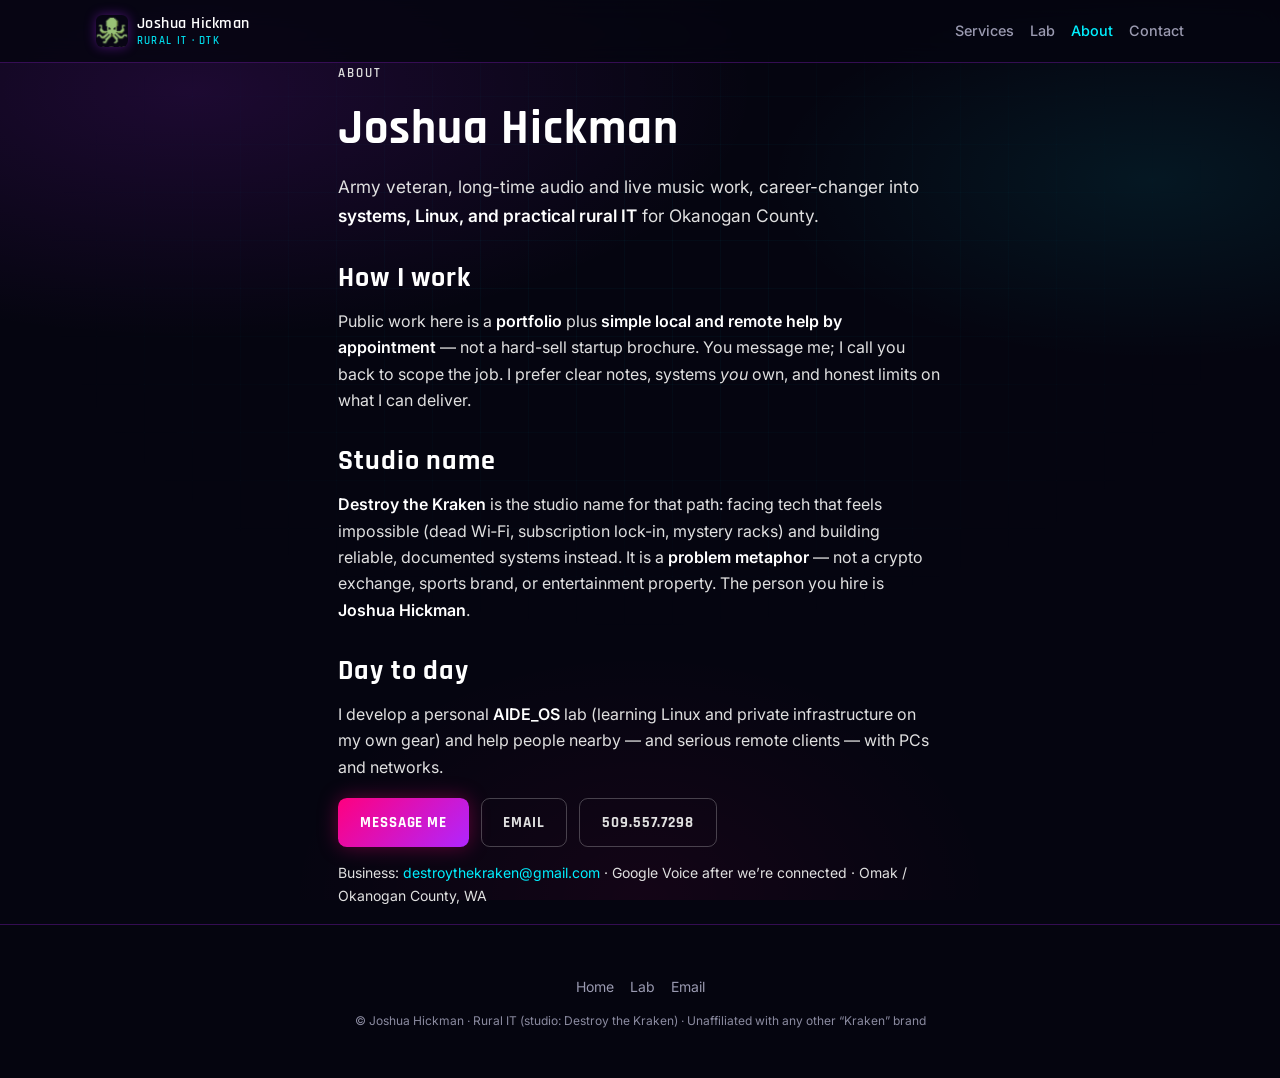
==== site/about.html @ 038142a4 "chore: DTK brand tree + integrate Valley Tech Support under vts/ Copy usable field-kit, packages, do" ====
<!DOCTYPE html>
<html lang="en">
<head>
  <meta charset="UTF-8" />
  <meta name="viewport" content="width=device-width, initial-scale=1" />
  <title>About Joshua Hickman | Rural IT · Okanogan County</title>
  <meta name="description" content="Joshua Hickman — Army veteran and rural IT specialist in Omak, Okanogan County. PC, network, and private systems help by appointment. Studio: Destroy the Kraken." />
  <meta name="author" content="Joshua Hickman" />
  <meta name="robots" content="index,follow" />
  <link rel="canonical" href="https://www.destroythekraken.com/about.html" />
  <link rel="icon" type="image/png" href="img/logo.png" />
  <meta property="og:type" content="profile" />
  <meta property="og:url" content="https://www.destroythekraken.com/about.html" />
  <meta property="og:title" content="About Joshua Hickman | Rural IT · Okanogan County" />
  <meta property="og:description" content="Army veteran, systems learner, and practical local IT for Okanogan County. Appointment-only help — systems you own." />
  <meta property="og:image" content="https://www.destroythekraken.com/img/og-default.png" />
  <meta property="og:site_name" content="Joshua Hickman · Rural IT" />
  <meta name="twitter:card" content="summary_large_image" />
  <link href="https://fonts.googleapis.com/css2?family=Inter:wght@400;500;600;700&family=Rajdhani:wght@500;600;700&family=Fira+Code:wght@400;500&display=swap" rel="stylesheet" />
  <link rel="stylesheet" href="theme.css?v=20260802seo" />
  <script type="application/ld+json">
  {
    "@context": "https://schema.org",
    "@type": "AboutPage",
    "name": "About Joshua Hickman",
    "url": "https://www.destroythekraken.com/about.html",
    "description": "Background of Joshua Hickman, rural IT specialist serving Okanogan County, Washington.",
    "mainEntity": {
      "@type": "Person",
      "name": "Joshua Hickman",
      "jobTitle": "Rural IT specialist",
      "email": "destroythekraken@gmail.com",
      "telephone": "+1-509-557-7298",
      "url": "https://www.destroythekraken.com/about.html",
      "homeLocation": { "@type": "Place", "name": "Okanogan County, Washington" }
    }
  }
  </script>
</head>
<body>
  <a class="skip-link" href="#main">Skip to content</a>
  <header class="site-header">
    <div class="wrap inner">
      <a class="brand" href="/" title="Joshua Hickman — rural IT for Okanogan County">
        <img src="img/logo.png" alt="Joshua Hickman rural IT logo" width="32" height="32" />
        <span class="brand-text">
          <span class="brand-name">Joshua Hickman</span>
          <span class="brand-tag">Rural IT · DTK</span>
        </span>
      </a>
      <nav class="nav" aria-label="Primary">
        <a href="/#help">Services</a>
        <a href="lab-notes.html">Lab</a>
        <a href="about.html" aria-current="page">About</a>
        <a href="/#contact">Contact</a>
      </nav>
    </div>
  </header>
  <main id="main" class="wrap prose">
    <p class="eyebrow">About</p>
    <h1>Joshua Hickman</h1>
    <p class="lead">
      Army veteran, long-time audio and live music work, career-changer into
      <strong>systems, Linux, and practical rural IT</strong> for Okanogan County.
    </p>
    <h2>How I work</h2>
    <p>
      Public work here is a <strong>portfolio</strong> plus <strong>simple local and remote help by appointment</strong> —
      not a hard-sell startup brochure. You message me; I call you back to scope the job.
      I prefer clear notes, systems <em>you</em> own, and honest limits on what I can deliver.
    </p>
    <h2>Studio name</h2>
    <p>
      <strong>Destroy the Kraken</strong> is the studio name for that path: facing tech that feels impossible
      (dead Wi‑Fi, subscription lock-in, mystery racks) and building reliable, documented systems instead.
      It is a <strong>problem metaphor</strong> — not a crypto exchange, sports brand, or entertainment property.
      The person you hire is <strong>Joshua Hickman</strong>.
    </p>
    <h2>Day to day</h2>
    <p>
      I develop a personal <strong>AIDE_OS</strong> lab (learning Linux and private infrastructure on my own gear)
      and help people nearby — and serious remote clients — with PCs and networks.
    </p>
    <div class="btn-row">
      <a class="btn btn-primary" href="/#contact">Message me</a>
      <a class="btn btn-ghost" href="mailto:destroythekraken@gmail.com">Email</a>
      <a class="btn btn-ghost" href="tel:+15095577298">509.557.7298</a>
    </div>
    <p class="muted">
      Business:
      <a href="mailto:destroythekraken@gmail.com">destroythekraken@gmail.com</a>
      · Google Voice after we’re connected · Omak / Okanogan County, WA
    </p>
  </main>
  <footer class="site-footer">
    <div class="wrap">
      <p class="links">
        <a href="/">Home</a>
        <a href="lab-notes.html">Lab</a>
        <a href="mailto:destroythekraken@gmail.com">Email</a>
      </p>
      <p class="tiny">© Joshua Hickman · Rural IT (studio: Destroy the Kraken) · Unaffiliated with any other “Kraken” brand</p>
    </div>
  </footer>
</body>
</html>
---- site/theme.css ----
/* Destroy the Kraken — Controlled Chaos (structured neon) */
/* Brand SoT: Documents/DESIGN.md · palette from chaotic refs, geometry clean */

:root {
  --void: #050510;
  --void-soft: #0a0a18;
  --surface: rgba(12, 12, 28, 0.78);
  --surface-solid: #0c0c1c;
  --surface-2: #141428;
  --border: rgba(176, 38, 255, 0.28);
  --border-cyan: rgba(0, 240, 255, 0.22);
  --nebula: #b026ff;
  --cyan: #00f0ff;
  --pink: #ff007f;
  --silver: #e0e0e0;
  --white: #ffffff;
  --muted: #9a9ab0;
  --ok: #3dff9a;
  --err: #ff4d6d;
  --glow-purple: 0 0 24px rgba(176, 38, 255, 0.35);
  --glow-cyan: 0 0 18px rgba(0, 240, 255, 0.25);
  --glow-pink: 0 0 20px rgba(255, 0, 127, 0.35);
  --shadow: 0 12px 40px rgba(0, 0, 0, 0.55);
  --radius: 14px;
  --font: "Inter", system-ui, -apple-system, sans-serif;
  --font-display: "Rajdhani", "Orbitron", system-ui, sans-serif;
  --font-mono: "Fira Code", ui-monospace, monospace;
  --max: 68rem;
  --narrow: 42rem;
}

*,
*::before,
*::after {
  box-sizing: border-box;
}

html {
  scroll-behavior: smooth;
}

body {
  margin: 0;
  font-family: var(--font);
  background: var(--void);
  color: var(--silver);
  line-height: 1.65;
  -webkit-font-smoothing: antialiased;
  min-height: 100vh;
}

/* Controlled Chaos background: void + mesh grid + nebula breath */
body::before {
  content: "";
  position: fixed;
  inset: 0;
  z-index: -2;
  background:
    radial-gradient(ellipse 80% 50% at 15% 10%, rgba(176, 38, 255, 0.14), transparent 55%),
    radial-gradient(ellipse 60% 40% at 90% 20%, rgba(0, 240, 255, 0.08), transparent 50%),
    radial-gradient(ellipse 50% 50% at 50% 100%, rgba(255, 0, 127, 0.06), transparent 55%),
    var(--void);
  pointer-events: none;
}

body::after {
  content: "";
  position: fixed;
  inset: 0;
  z-index: -1;
  background-image:
    linear-gradient(rgba(0, 240, 255, 0.035) 1px, transparent 1px),
    linear-gradient(90deg, rgba(0, 240, 255, 0.035) 1px, transparent 1px);
  background-size: 48px 48px;
  mask-image: radial-gradient(ellipse 70% 60% at 50% 30%, black 20%, transparent 75%);
  pointer-events: none;
  opacity: 0.9;
}

a {
  color: var(--cyan);
  text-decoration: none;
  transition: color 0.15s, text-shadow 0.15s;
}
a:hover {
  color: var(--white);
  text-shadow: 0 0 12px rgba(0, 240, 255, 0.45);
}

.wrap {
  max-width: var(--max);
  margin: 0 auto;
  padding: 0 1.15rem;
}
.wrap-narrow {
  max-width: var(--narrow);
  margin: 0 auto;
  padding: 0 1.15rem;
}

/* Header */
.site-header {
  border-bottom: 1px solid var(--border);
  background: rgba(5, 5, 16, 0.82);
  backdrop-filter: blur(14px);
  -webkit-backdrop-filter: blur(14px);
  position: sticky;
  top: 0;
  z-index: 50;
}
.site-header .inner {
  display: flex;
  align-items: center;
  justify-content: space-between;
  gap: 0.75rem;
  padding: 0.85rem 0;
  min-height: 3.5rem;
}
.brand {
  display: flex;
  align-items: center;
  gap: 0.55rem;
  font-family: var(--font-display);
  font-weight: 600;
  font-size: 1.05rem;
  letter-spacing: 0.04em;
  color: var(--white);
  text-decoration: none;
  flex-shrink: 0;
}
.brand:hover {
  color: var(--cyan);
  text-decoration: none;
  text-shadow: none;
}
.brand img {
  height: 2rem;
  width: 2rem;
  border-radius: 0.4rem;
  box-shadow: 0 0 12px rgba(176, 38, 255, 0.4);
}
.brand-text {
  display: flex;
  flex-direction: column;
  line-height: 1.15;
  gap: 0.1rem;
}
.brand-name {
  font-size: 1.02rem;
  letter-spacing: 0.03em;
}
.brand-tag {
  font-size: 0.68rem;
  font-weight: 600;
  letter-spacing: 0.12em;
  text-transform: uppercase;
  color: var(--cyan);
  opacity: 0.9;
}
.brand:hover .brand-tag {
  color: var(--white);
}

.nav-toggle {
  display: none;
  background: var(--surface-solid);
  border: 1px solid var(--border);
  color: var(--silver);
  width: 2.5rem;
  height: 2.5rem;
  border-radius: 0.5rem;
  cursor: pointer;
  font-size: 1.25rem;
  line-height: 1;
  align-items: center;
  justify-content: center;
}
.nav-toggle:hover {
  border-color: var(--cyan);
  color: var(--cyan);
}

.nav {
  display: flex;
  flex-wrap: wrap;
  align-items: center;
  gap: 0.35rem 1rem;
  font-size: 0.9rem;
  font-weight: 500;
}
.nav a {
  color: var(--muted);
  text-decoration: none;
  padding: 0.35rem 0;
}
.nav a:hover,
.nav a[aria-current="page"] {
  color: var(--cyan);
  text-shadow: none;
}
.nav .btn {
  margin-left: 0.25rem;
}

@media (max-width: 720px) {
  .nav-toggle {
    display: inline-flex;
  }
  .nav {
    display: none;
    position: absolute;
    top: 100%;
    left: 0;
    right: 0;
    flex-direction: column;
    align-items: stretch;
    gap: 0;
    padding: 0.75rem 1.15rem 1.25rem;
    background: rgba(5, 5, 16, 0.96);
    border-bottom: 1px solid var(--border);
    box-shadow: var(--shadow);
  }
  .nav.open {
    display: flex;
  }
  .nav a {
    padding: 0.75rem 0;
    border-bottom: 1px solid rgba(176, 38, 255, 0.12);
  }
  .nav .btn {
    margin: 0.75rem 0 0;
    width: 100%;
  }
}

/* Typography */
.eyebrow {
  font-family: var(--font-display);
  font-size: 0.8rem;
  font-weight: 600;
  letter-spacing: 0.14em;
  text-transform: uppercase;
  color: var(--cyan);
  margin: 0 0 0.85rem;
}
h1,
h2,
h3,
h4 {
  font-family: var(--font-display);
  color: var(--white);
  line-height: 1.15;
  font-weight: 700;
}
h1 {
  font-size: clamp(2rem, 5vw, 3rem);
  letter-spacing: 0.02em;
  margin: 0 0 1rem;
}
h2 {
  font-size: clamp(1.35rem, 3vw, 1.75rem);
  margin: 0 0 0.85rem;
  letter-spacing: 0.03em;
}
h3 {
  font-size: 1.15rem;
  margin: 0 0 0.4rem;
  letter-spacing: 0.02em;
}
.lead {
  font-size: 1.08rem;
  color: var(--silver);
  margin: 0 0 1.35rem;
  max-width: 38rem;
}
.muted {
  color: var(--muted);
  font-size: 0.875rem;
}
strong {
  color: var(--white);
  font-weight: 600;
}
code,
.mono {
  font-family: var(--font-mono);
  font-size: 0.88em;
  color: var(--cyan);
}

main {
  padding: 2.75rem 0 4rem;
}
section {
  margin-bottom: 3.5rem;
}
section:last-child {
  margin-bottom: 0;
}

/* Hero */
.hero {
  display: grid;
  gap: 2.5rem;
  align-items: center;
  padding: 1rem 0 0.5rem;
}
@media (min-width: 800px) {
  .hero {
    grid-template-columns: 1.15fr 0.85fr;
    gap: 3rem;
    min-height: 22rem;
  }
}
.hero-copy .lead {
  font-size: 1.12rem;
}
.hero-photo {
  justify-self: center;
  position: relative;
  max-width: 18rem;
  width: 100%;
}
.hero-photo img {
  display: block;
  width: 100%;
  height: auto;
  border-radius: 1rem;
  border: 1px solid var(--border);
  object-fit: cover;
  aspect-ratio: 1;
  box-shadow:
    -8px 0 28px rgba(176, 38, 255, 0.35),
    8px 0 28px rgba(0, 240, 255, 0.28),
    var(--shadow);
}
.hero-photo::after {
  content: "";
  position: absolute;
  inset: -2px;
  border-radius: 1.05rem;
  border: 1px solid rgba(0, 240, 255, 0.15);
  pointer-events: none;
}

/* Cards / glass */
.grid-2 {
  display: grid;
  gap: 1rem;
}
.grid-3 {
  display: grid;
  gap: 1rem;
}
.grid-4 {
  display: grid;
  gap: 1rem;
}
@media (min-width: 540px) {
  .grid-2 {
    grid-template-columns: 1fr 1fr;
  }
}
@media (min-width: 720px) {
  .grid-3 {
    grid-template-columns: repeat(3, 1fr);
  }
  .grid-4 {
    grid-template-columns: repeat(2, 1fr);
  }
}
@media (min-width: 960px) {
  .grid-4 {
    grid-template-columns: repeat(4, 1fr);
  }
}

.card {
  background: var(--surface);
  border: 1px solid var(--border);
  border-radius: var(--radius);
  padding: 1.2rem 1.25rem;
  box-shadow: 0 0 0 1px rgba(0, 0, 0, 0.35), var(--glow-purple);
  backdrop-filter: blur(10px);
  -webkit-backdrop-filter: blur(10px);
  transition: border-color 0.15s, box-shadow 0.15s, transform 0.15s;
}
.card:hover {
  border-color: rgba(0, 240, 255, 0.4);
  box-shadow: var(--glow-cyan);
  transform: translateY(-2px);
}
.card p {
  margin: 0;
  font-size: 0.9rem;
  color: var(--muted);
}
.card .price {
  display: block;
  margin-top: 0.75rem;
  font-family: var(--font-display);
  font-weight: 700;
  font-size: 1.05rem;
  color: var(--cyan);
  letter-spacing: 0.03em;
}
.card.featured {
  border-color: rgba(255, 0, 127, 0.45);
  box-shadow: var(--glow-pink);
  position: relative;
}
.card.featured::before {
  content: "Flagship";
  position: absolute;
  top: -0.55rem;
  right: 1rem;
  font-family: var(--font-display);
  font-size: 0.7rem;
  font-weight: 700;
  letter-spacing: 0.12em;
  text-transform: uppercase;
  background: linear-gradient(135deg, var(--pink), var(--nebula));
  color: var(--white);
  padding: 0.2rem 0.55rem;
  border-radius: 999px;
}

/* Platform chips */
.chips {
  display: flex;
  flex-wrap: wrap;
  gap: 0.45rem;
  margin: 0.85rem 0 0;
  padding: 0;
  list-style: none;
}
.chips li {
  font-size: 0.75rem;
  font-weight: 600;
  letter-spacing: 0.04em;
  text-transform: uppercase;
  color: var(--cyan);
  border: 1px solid var(--border-cyan);
  border-radius: 999px;
  padding: 0.3rem 0.65rem;
  background: rgba(0, 240, 255, 0.06);
}
.chips li.custom {
  color: var(--pink);
  border-color: rgba(255, 0, 127, 0.4);
  background: rgba(255, 0, 127, 0.08);
}

/* Buttons */
.btn-row {
  display: flex;
  flex-wrap: wrap;
  gap: 0.75rem;
  margin-bottom: 0.85rem;
}
.btn {
  display: inline-flex;
  align-items: center;
  justify-content: center;
  min-height: 2.75rem;
  font-family: var(--font-display);
  font-weight: 700;
  font-size: 0.95rem;
  letter-spacing: 0.06em;
  text-transform: uppercase;
  padding: 0.7rem 1.35rem;
  border-radius: 0.55rem;
  border: none;
  cursor: pointer;
  text-decoration: none;
  transition: transform 0.1s, box-shadow 0.15s, background 0.15s, border-color 0.15s, color 0.15s;
}
.btn:active {
  transform: translateY(1px);
}
.btn-primary {
  background: linear-gradient(135deg, var(--pink) 0%, var(--nebula) 100%);
  color: var(--white);
  box-shadow: var(--glow-pink);
}
.btn-primary:hover {
  color: var(--white);
  text-decoration: none;
  text-shadow: none;
  box-shadow: 0 0 28px rgba(255, 0, 127, 0.5);
}
.btn-cyan {
  background: transparent;
  color: var(--cyan);
  border: 1px solid var(--cyan);
  box-shadow: var(--glow-cyan);
}
.btn-cyan:hover {
  background: rgba(0, 240, 255, 0.1);
  color: var(--white);
  text-decoration: none;
  text-shadow: none;
}
.btn-ghost {
  background: transparent;
  color: var(--silver);
  border: 1px solid rgba(224, 224, 224, 0.28);
}
.btn-ghost:hover {
  border-color: var(--nebula);
  color: var(--white);
  text-decoration: none;
  text-shadow: none;
}
.btn:disabled {
  opacity: 0.5;
  cursor: not-allowed;
}

/* Sections helpers */
.section-head {
  margin-bottom: 1.35rem;
  max-width: 40rem;
}
.section-head p {
  margin: 0;
  color: var(--muted);
  font-size: 0.95rem;
}

.problem-list {
  margin: 0;
  padding-left: 1.15rem;
  color: var(--silver);
  font-size: 0.95rem;
}
.problem-list li {
  margin-bottom: 0.55rem;
}

/* Split panel */
.split {
  display: grid;
  gap: 1.5rem;
  align-items: center;
}
@media (min-width: 720px) {
  .split {
    grid-template-columns: 1fr 1fr;
    gap: 2.5rem;
  }
}
.split-media {
  border-radius: var(--radius);
  border: 1px solid var(--border);
  overflow: hidden;
  box-shadow: var(--glow-purple);
  min-height: 12rem;
  background:
    linear-gradient(145deg, rgba(176, 38, 255, 0.2), rgba(0, 240, 255, 0.08)),
    var(--surface-solid);
  display: flex;
  align-items: center;
  justify-content: center;
  color: var(--muted);
  font-size: 0.85rem;
  text-align: center;
  padding: 1.5rem;
}
.split-media img {
  width: 100%;
  height: 100%;
  object-fit: cover;
  display: block;
  min-height: 14rem;
}

/* Gallery */
.gallery {
  display: grid;
  gap: 1rem;
  grid-template-columns: 1fr;
}
@media (min-width: 540px) {
  .gallery {
    grid-template-columns: repeat(2, 1fr);
  }
}
@media (min-width: 900px) {
  .gallery {
    grid-template-columns: repeat(3, 1fr);
  }
}
.gallery figure {
  margin: 0;
  background: var(--surface);
  border: 1px solid var(--border);
  border-radius: var(--radius);
  overflow: hidden;
  box-shadow: var(--glow-purple);
}
.gallery .shot {
  aspect-ratio: 16 / 10;
  background:
    linear-gradient(135deg, rgba(176, 38, 255, 0.25), rgba(5, 5, 16, 0.9)),
    repeating-linear-gradient(
      -12deg,
      transparent,
      transparent 8px,
      rgba(0, 240, 255, 0.04) 8px,
      rgba(0, 240, 255, 0.04) 9px
    );
  display: flex;
  align-items: center;
  justify-content: center;
  color: var(--muted);
  font-size: 0.8rem;
  letter-spacing: 0.06em;
  text-transform: uppercase;
  padding: 1rem;
  text-align: center;
}
.gallery .shot img {
  width: 100%;
  height: 100%;
  object-fit: cover;
}
.gallery figcaption {
  padding: 0.75rem 1rem 1rem;
  font-size: 0.85rem;
  color: var(--muted);
}

/* Blog cards */
.blog-card {
  display: flex;
  flex-direction: column;
  height: 100%;
}
.blog-card .meta {
  font-size: 0.75rem;
  letter-spacing: 0.08em;
  text-transform: uppercase;
  color: var(--nebula);
  margin-bottom: 0.45rem;
  font-family: var(--font-display);
  font-weight: 600;
}
.blog-card h3 {
  margin-bottom: 0.5rem;
}
.blog-card h3 a {
  color: var(--white);
  text-decoration: none;
}
.blog-card h3 a:hover {
  color: var(--cyan);
  text-shadow: none;
}
.blog-card .read {
  margin-top: auto;
  padding-top: 0.85rem;
  font-size: 0.85rem;
  font-weight: 600;
  color: var(--cyan);
}

/* CTA band */
.cta {
  background: linear-gradient(145deg, rgba(20, 12, 36, 0.95) 0%, rgba(8, 16, 28, 0.95) 100%);
  border: 1px solid var(--border);
  border-radius: 1.1rem;
  padding: 1.75rem 1.5rem 1.5rem;
  box-shadow: var(--shadow), var(--glow-purple);
}
.cta p {
  color: var(--silver);
  font-size: 0.95rem;
  margin: 0 0 1rem;
  max-width: 36rem;
}
.cta .hint {
  font-size: 0.78rem;
  color: var(--muted);
  margin: 0.9rem 0 0;
}

/* Pricing tiers */
.tier-table {
  width: 100%;
  border-collapse: collapse;
  font-size: 0.9rem;
  margin: 1rem 0 0;
}
.tier-table th,
.tier-table td {
  text-align: left;
  padding: 0.75rem 0.85rem;
  border-bottom: 1px solid rgba(176, 38, 255, 0.15);
  vertical-align: top;
}
.tier-table th {
  font-family: var(--font-display);
  letter-spacing: 0.06em;
  text-transform: uppercase;
  font-size: 0.75rem;
  color: var(--cyan);
  font-weight: 700;
}
.tier-table td strong {
  color: var(--white);
}

/* Prose (blog/about) */
.prose {
  max-width: 40rem;
}
.prose p {
  margin: 0 0 1.1rem;
  color: var(--silver);
}
.prose h2 {
  margin-top: 2rem;
}
.prose ul {
  margin: 0 0 1.1rem;
  padding-left: 1.2rem;
  color: var(--silver);
}
.prose li {
  margin-bottom: 0.4rem;
}
.prose .post-meta {
  font-size: 0.85rem;
  color: var(--muted);
  margin-bottom: 1.5rem;
}

/* Footer */
.site-footer {
  border-top: 1px solid var(--border);
  padding: 2.25rem 0;
  text-align: center;
  font-size: 0.875rem;
  color: var(--muted);
  background: rgba(5, 5, 16, 0.6);
}
.site-footer .links {
  margin-bottom: 0.65rem;
  display: flex;
  flex-wrap: wrap;
  justify-content: center;
  gap: 0.35rem 1rem;
}
.site-footer .links a {
  color: var(--muted);
}
.site-footer .links a:hover {
  color: var(--cyan);
  text-shadow: none;
}
.tiny {
  font-size: 0.75rem;
  color: var(--muted);
  opacity: 0.9;
}

/* Modal */
.modal-backdrop {
  position: fixed;
  inset: 0;
  background: rgba(2, 2, 8, 0.78);
  backdrop-filter: blur(6px);
  z-index: 100;
  display: flex;
  align-items: flex-end;
  justify-content: center;
  padding: 1rem;
  opacity: 0;
  visibility: hidden;
  transition: opacity 0.18s, visibility 0.18s;
}
.modal-backdrop.open {
  opacity: 1;
  visibility: visible;
}
@media (min-width: 540px) {
  .modal-backdrop {
    align-items: center;
  }
}
.modal {
  width: 100%;
  max-width: 26rem;
  background: var(--void-soft);
  border: 1px solid var(--border);
  border-radius: 1rem;
  box-shadow: var(--shadow), var(--glow-purple);
  padding: 1.25rem 1.25rem 1.1rem;
  max-height: min(90vh, 40rem);
  overflow-y: auto;
  transform: translateY(12px);
  transition: transform 0.18s;
}
.modal-backdrop.open .modal {
  transform: translateY(0);
}
.modal-head {
  display: flex;
  align-items: flex-start;
  justify-content: space-between;
  gap: 0.75rem;
  margin-bottom: 0.75rem;
}
.modal-head h2 {
  margin: 0;
  font-size: 1.25rem;
}
.modal-close {
  background: var(--surface-solid);
  border: 1px solid var(--border);
  color: var(--silver);
  width: 2.25rem;
  height: 2.25rem;
  border-radius: 0.45rem;
  cursor: pointer;
  font-size: 1.15rem;
  line-height: 1;
  flex-shrink: 0;
}
.modal-close:hover {
  border-color: var(--pink);
  color: var(--pink);
}
.modal .sub {
  font-size: 0.85rem;
  color: var(--muted);
  margin: 0 0 1rem;
}

/* Form */
.field {
  margin-bottom: 0.85rem;
}
.field label {
  display: block;
  font-size: 0.8rem;
  font-weight: 500;
  color: var(--silver);
  margin-bottom: 0.3rem;
}
.field label .req {
  color: var(--pink);
}
.field input,
.field textarea,
.field select {
  width: 100%;
  font-family: inherit;
  font-size: 0.95rem;
  color: var(--silver);
  background: var(--void);
  border: 1px solid rgba(176, 38, 255, 0.25);
  border-radius: 0.5rem;
  padding: 0.65rem 0.75rem;
  outline: none;
  transition: border-color 0.15s, box-shadow 0.15s;
}
.field input:focus,
.field textarea:focus,
.field select:focus {
  border-color: var(--cyan);
  box-shadow: 0 0 0 3px rgba(0, 240, 255, 0.15);
}
.field textarea {
  min-height: 5.5rem;
  resize: vertical;
}
.field .hint {
  font-size: 0.75rem;
  color: var(--muted);
  margin-top: 0.25rem;
}

.hp {
  position: absolute !important;
  left: -10000px !important;
  top: auto !important;
  width: 1px !important;
  height: 1px !important;
  overflow: hidden !important;
  opacity: 0 !important;
  pointer-events: none !important;
}

.form-status {
  font-size: 0.85rem;
  margin: 0.5rem 0 0;
  min-height: 1.25rem;
}
.form-status.ok {
  color: var(--ok);
}
.form-status.err {
  color: var(--err);
}

.spam-note {
  font-size: 0.7rem;
  color: var(--muted);
  margin-top: 0.75rem;
  line-height: 1.4;
}

/* Lists */
ul.clean {
  margin: 0 0 1rem;
  padding-left: 1.15rem;
  color: var(--silver);
  font-size: 0.95rem;
}
ul.clean li {
  margin-bottom: 0.45rem;
}

.badge-row {
  display: flex;
  flex-wrap: wrap;
  gap: 0.5rem;
  margin: 0 0 1rem;
}
.badge {
  font-family: var(--font-display);
  font-size: 0.72rem;
  font-weight: 700;
  letter-spacing: 0.1em;
  text-transform: uppercase;
  color: var(--cyan);
  border: 1px solid var(--border-cyan);
  border-radius: 999px;
  padding: 0.3rem 0.7rem;
  background: rgba(0, 240, 255, 0.06);
}

.notice {
  border-left: 3px solid var(--pink);
  background: rgba(255, 0, 127, 0.08);
  padding: 0.85rem 1rem;
  border-radius: 0 0.5rem 0.5rem 0;
  font-size: 0.9rem;
  color: var(--silver);
  margin: 1rem 0;
}
.notice strong {
  color: var(--pink);
}

/* Skip link a11y */
.skip-link {
  position: absolute;
  left: -9999px;
  top: 0;
  background: var(--pink);
  color: white;
  padding: 0.5rem 1rem;
  z-index: 200;
}
.skip-link:focus {
  left: 1rem;
  top: 1rem;
}
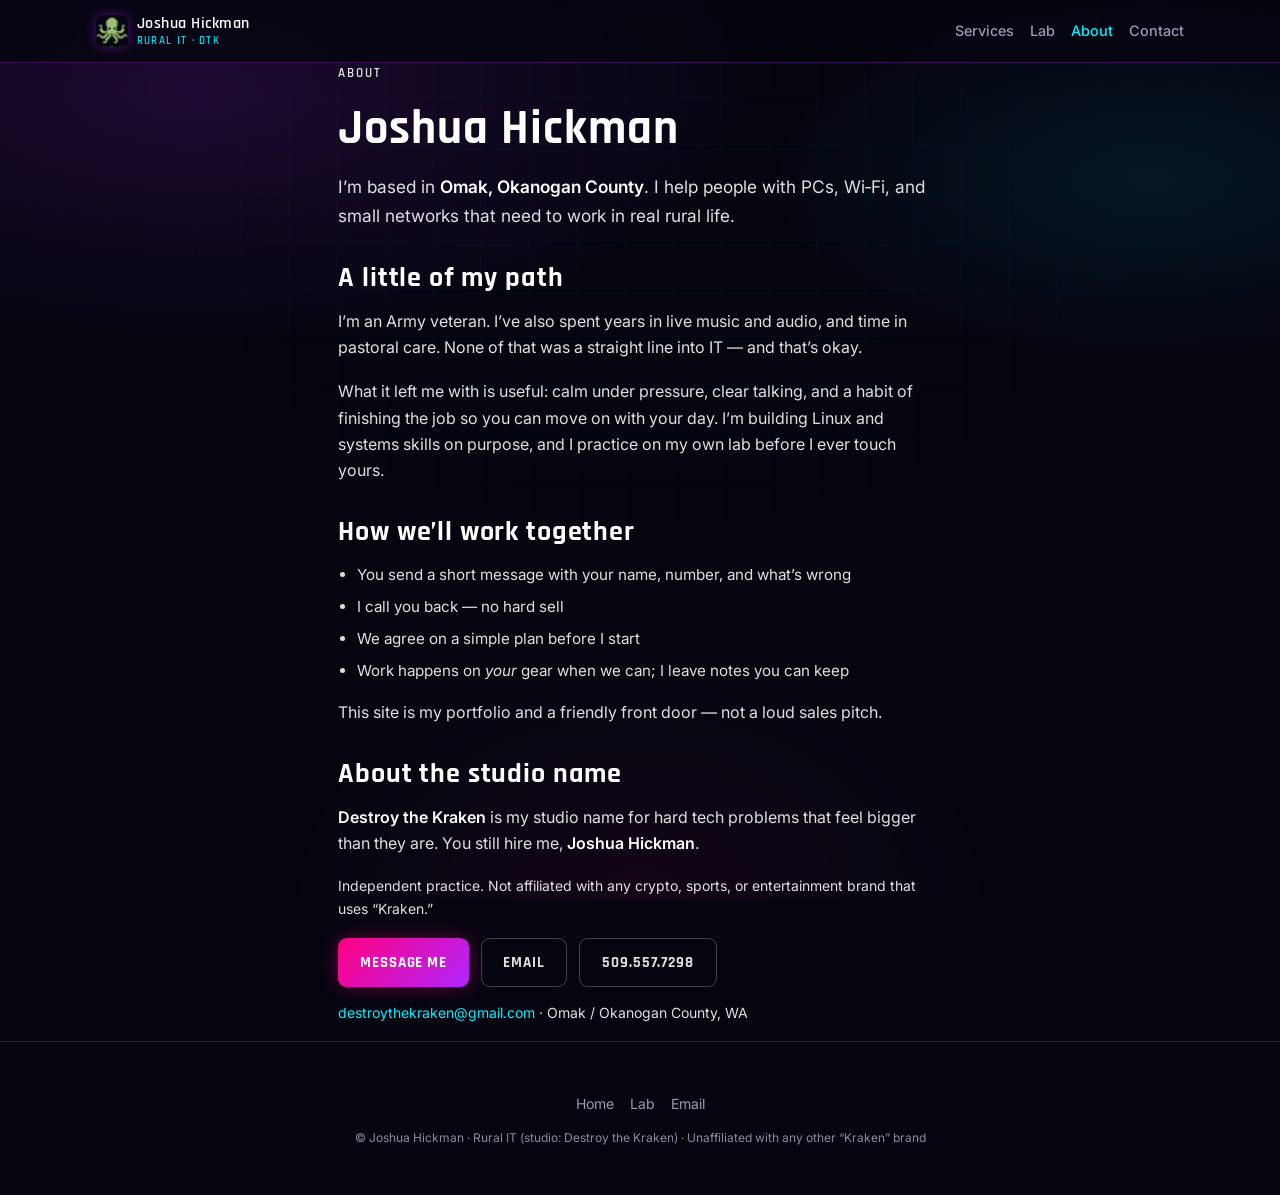
==== commit df59c138: "content: sync public site warm copy from www/destroythekraken" ====
--- a/site/about.html
+++ b/site/about.html
@@ -4,7 +4,7 @@
   <meta charset="UTF-8" />
   <meta name="viewport" content="width=device-width, initial-scale=1" />
   <title>About Joshua Hickman | Rural IT · Okanogan County</title>
-  <meta name="description" content="Joshua Hickman — Army veteran and rural IT specialist in Omak, Okanogan County. PC, network, and private systems help by appointment. Studio: Destroy the Kraken." />
+  <meta name="description" content="Joshua Hickman — Army veteran and rural IT help in Omak, Okanogan County. Friendly PC and network support by appointment. Studio: Destroy the Kraken." />
   <meta name="author" content="Joshua Hickman" />
   <meta name="robots" content="index,follow" />
   <link rel="canonical" href="https://www.destroythekraken.com/about.html" />
@@ -12,12 +12,12 @@
   <meta property="og:type" content="profile" />
   <meta property="og:url" content="https://www.destroythekraken.com/about.html" />
   <meta property="og:title" content="About Joshua Hickman | Rural IT · Okanogan County" />
-  <meta property="og:description" content="Army veteran, systems learner, and practical local IT for Okanogan County. Appointment-only help — systems you own." />
+  <meta property="og:description" content="Army veteran and practical local IT for Okanogan County. Appointment-only help — systems you own." />
   <meta property="og:image" content="https://www.destroythekraken.com/img/og-default.png" />
   <meta property="og:site_name" content="Joshua Hickman · Rural IT" />
   <meta name="twitter:card" content="summary_large_image" />
   <link href="https://fonts.googleapis.com/css2?family=Inter:wght@400;500;600;700&family=Rajdhani:wght@500;600;700&family=Fira+Code:wght@400;500&display=swap" rel="stylesheet" />
-  <link rel="stylesheet" href="theme.css?v=20260802seo" />
+  <link rel="stylesheet" href="theme.css?v=20260803warm" />
   <script type="application/ld+json">
   {
     "@context": "https://schema.org",
@@ -60,36 +60,47 @@
     <p class="eyebrow">About</p>
     <h1>Joshua Hickman</h1>
     <p class="lead">
-      Army veteran, long-time audio and live music work, career-changer into
-      <strong>systems, Linux, and practical rural IT</strong> for Okanogan County.
+      I’m based in <strong>Omak, Okanogan County</strong>. I help people with PCs, Wi‑Fi, and small networks that need to work in real rural life.
     </p>
-    <h2>How I work</h2>
+
+    <h2>A little of my path</h2>
     <p>
-      Public work here is a <strong>portfolio</strong> plus <strong>simple local and remote help by appointment</strong> —
-      not a hard-sell startup brochure. You message me; I call you back to scope the job.
-      I prefer clear notes, systems <em>you</em> own, and honest limits on what I can deliver.
+      I’m an Army veteran. I’ve also spent years in live music and audio, and time in pastoral care.
+      None of that was a straight line into IT — and that’s okay.
     </p>
-    <h2>Studio name</h2>
     <p>
-      <strong>Destroy the Kraken</strong> is the studio name for that path: facing tech that feels impossible
-      (dead Wi‑Fi, subscription lock-in, mystery racks) and building reliable, documented systems instead.
-      It is a <strong>problem metaphor</strong> — not a crypto exchange, sports brand, or entertainment property.
-      The person you hire is <strong>Joshua Hickman</strong>.
+      What it left me with is useful: calm under pressure, clear talking, and a habit of finishing the job so you can move on with your day.
+      I’m building Linux and systems skills on purpose, and I practice on my own lab before I ever touch yours.
     </p>
-    <h2>Day to day</h2>
+
+    <h2>How we’ll work together</h2>
+    <ul class="clean">
+      <li>You send a short message with your name, number, and what’s wrong</li>
+      <li>I call you back — no hard sell</li>
+      <li>We agree on a simple plan before I start</li>
+      <li>Work happens on <em>your</em> gear when we can; I leave notes you can keep</li>
+    </ul>
     <p>
-      I develop a personal <strong>AIDE_OS</strong> lab (learning Linux and private infrastructure on my own gear)
-      and help people nearby — and serious remote clients — with PCs and networks.
+      This site is my portfolio and a friendly front door — not a loud sales pitch.
     </p>
+
+    <h2>About the studio name</h2>
+    <p>
+      <strong>Destroy the Kraken</strong> is my studio name for hard tech problems that feel bigger than they are.
+      You still hire me, <strong>Joshua Hickman</strong>.
+    </p>
+    <p class="muted">
+      Independent practice. Not affiliated with any crypto, sports, or entertainment brand that uses “Kraken.”
+    </p>
+
     <div class="btn-row">
       <a class="btn btn-primary" href="/#contact">Message me</a>
       <a class="btn btn-ghost" href="mailto:destroythekraken@gmail.com">Email</a>
       <a class="btn btn-ghost" href="tel:+15095577298">509.557.7298</a>
     </div>
     <p class="muted">
-      Business:
       <a href="mailto:destroythekraken@gmail.com">destroythekraken@gmail.com</a>
-      · Google Voice after we’re connected · Omak / Okanogan County, WA
+      · Omak / Okanogan County, WA
     </p>
   </main>
   <footer class="site-footer">
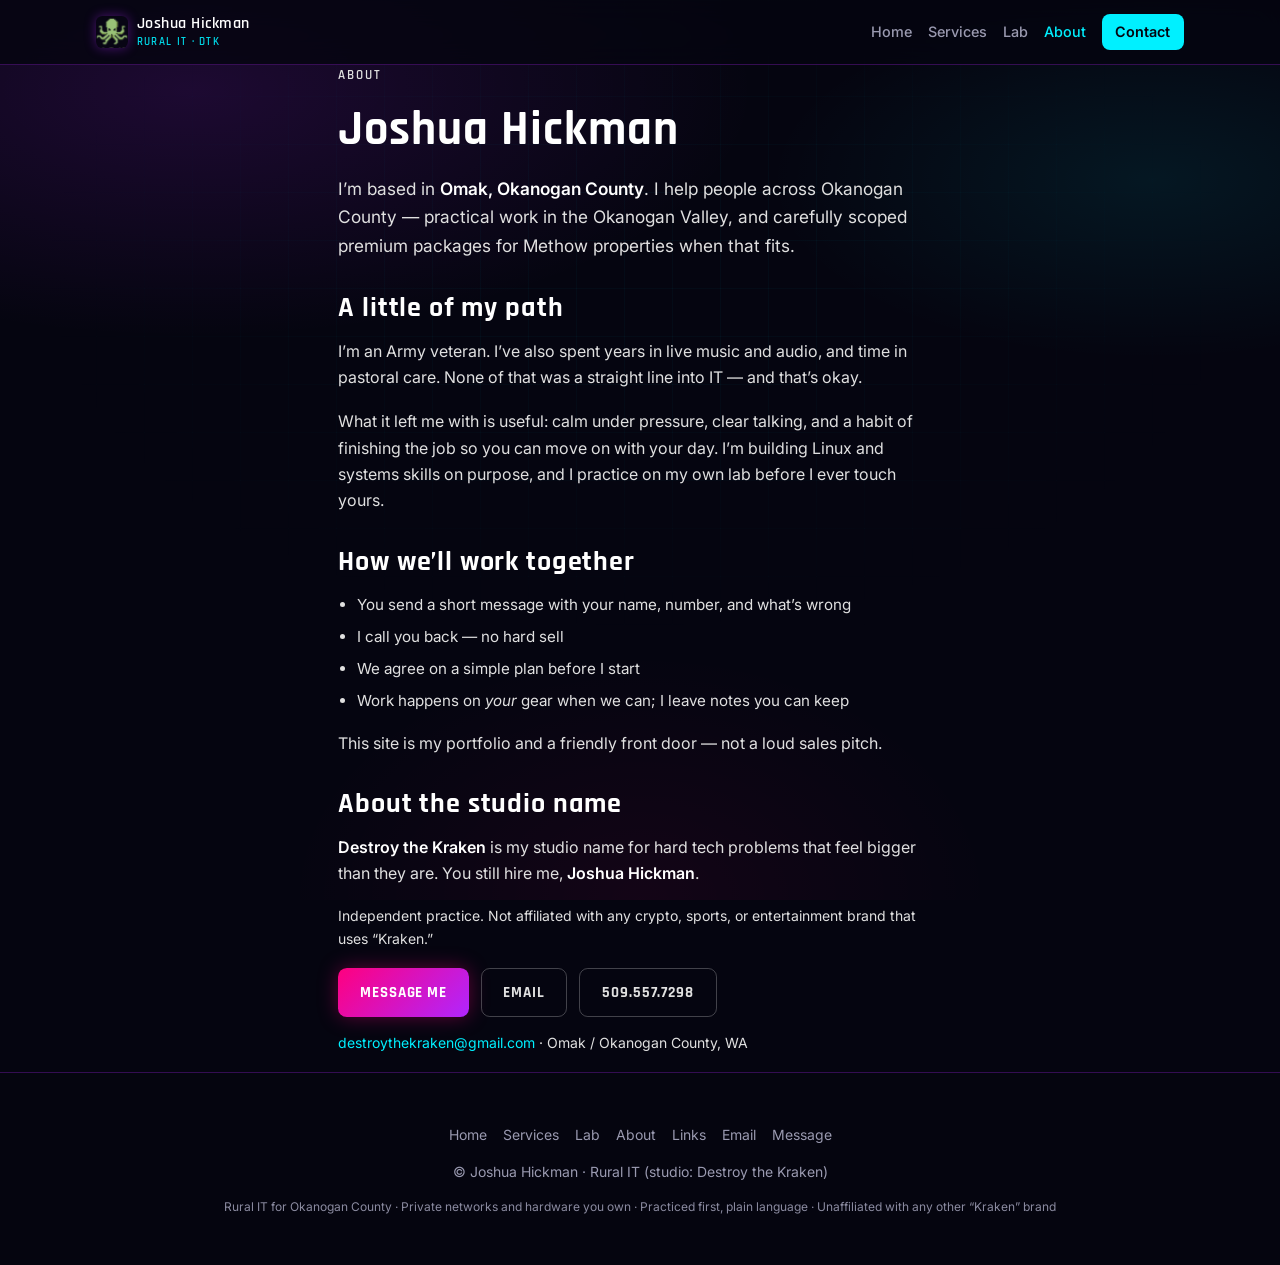
==== commit 7d9b8b4f: "feat(site): sync Phase 1 website foundation from www/destroythekraken" ====
--- a/site/about.html
+++ b/site/about.html
@@ -17,7 +17,7 @@
   <meta property="og:site_name" content="Joshua Hickman · Rural IT" />
   <meta name="twitter:card" content="summary_large_image" />
   <link href="https://fonts.googleapis.com/css2?family=Inter:wght@400;500;600;700&family=Rajdhani:wght@500;600;700&family=Fira+Code:wght@400;500&display=swap" rel="stylesheet" />
-  <link rel="stylesheet" href="theme.css?v=20260803warm" />
+  <link rel="stylesheet" href="theme.css?v=20260803p1" />
   <script type="application/ld+json">
   {
     "@context": "https://schema.org",
@@ -48,11 +48,12 @@
           <span class="brand-tag">Rural IT · DTK</span>
         </span>
       </a>
-      <nav class="nav" aria-label="Primary">
-        <a href="/#help">Services</a>
+            <nav class="nav" aria-label="Primary">
+        <a href="/">Home</a>
+        <a href="services.html">Services</a>
         <a href="lab-notes.html">Lab</a>
         <a href="about.html" aria-current="page">About</a>
-        <a href="/#contact">Contact</a>
+        <a class="nav-cta" href="/#contact" data-open-contact>Contact</a>
       </nav>
     </div>
   </header>
@@ -60,7 +61,7 @@
     <p class="eyebrow">About</p>
     <h1>Joshua Hickman</h1>
     <p class="lead">
-      I’m based in <strong>Omak, Okanogan County</strong>. I help people with PCs, Wi‑Fi, and small networks that need to work in real rural life.
+      I’m based in <strong>Omak, Okanogan County</strong>. I help people across Okanogan County — practical work in the Okanogan Valley, and carefully scoped premium packages for Methow properties when that fits.
     </p>
 
     <h2>A little of my path</h2>
@@ -103,15 +104,34 @@
       · Omak / Okanogan County, WA
     </p>
   </main>
-  <footer class="site-footer">
+    <footer class="site-footer">
     <div class="wrap">
       <p class="links">
         <a href="/">Home</a>
+        <a href="services.html">Services</a>
         <a href="lab-notes.html">Lab</a>
+        <a href="about.html">About</a>
+        <a href="resources.html">Links</a>
         <a href="mailto:destroythekraken@gmail.com">Email</a>
+        <a href="/#contact" data-open-contact>Message</a>
       </p>
-      <p class="tiny">© Joshua Hickman · Rural IT (studio: Destroy the Kraken) · Unaffiliated with any other “Kraken” brand</p>
+      <p>© Joshua Hickman · Rural IT (studio: Destroy the Kraken)</p>
+      <p class="tiny">
+        Rural IT for Okanogan County · Private networks and hardware you own · Practiced first, plain language
+        · Unaffiliated with any other “Kraken” brand
+      </p>
     </div>
   </footer>
+
+  <!-- contact uses homepage modal pattern; link to home contact if no modal -->
+  <script>
+    document.querySelectorAll("[data-open-contact]").forEach(function (el) {
+      el.addEventListener("click", function (e) {
+        if (!document.getElementById("contact-modal")) {
+          window.location.href = "/#contact";
+        }
+      });
+    });
+  </script>
 </body>
 </html>
--- a/site/theme.css
+++ b/site/theme.css
@@ -969,3 +969,80 @@
   left: 1rem;
   top: 1rem;
 }
+
+/* Phase 1 — package / premium cards */
+.package-card {
+  border: 1px solid var(--border-cyan);
+  border-radius: var(--radius);
+  padding: 1.35rem 1.4rem;
+  background: var(--surface);
+  margin-bottom: 1.25rem;
+}
+.package-card.premium {
+  border-color: rgba(176, 38, 255, 0.45);
+  box-shadow: 0 0 0 1px rgba(176, 38, 255, 0.12);
+}
+.package-card .badge {
+  display: inline-block;
+  font-family: var(--font-display);
+  font-size: 0.72rem;
+  font-weight: 600;
+  letter-spacing: 0.1em;
+  text-transform: uppercase;
+  color: var(--cyan);
+  margin-bottom: 0.5rem;
+}
+.package-card.premium .badge {
+  color: var(--nebula);
+}
+.package-card .who {
+  color: var(--muted);
+  font-size: 0.92rem;
+  margin: 0 0 0.75rem;
+}
+.package-card .price-note {
+  font-size: 0.88rem;
+  color: var(--muted);
+  margin: 0.85rem 0 0;
+  padding-top: 0.75rem;
+  border-top: 1px solid rgba(176, 38, 255, 0.15);
+}
+.proof-strip {
+  display: grid;
+  gap: 0.85rem;
+  grid-template-columns: 1fr;
+  margin: 1.25rem 0;
+}
+@media (min-width: 640px) {
+  .proof-strip {
+    grid-template-columns: repeat(3, 1fr);
+  }
+}
+.proof-item {
+  border: 1px solid var(--border);
+  border-radius: var(--radius);
+  padding: 1rem 1.1rem;
+  background: var(--surface);
+}
+.proof-item h3 {
+  font-size: 1rem;
+  margin: 0 0 0.35rem;
+  color: var(--cyan);
+}
+.geo-line {
+  font-size: 0.95rem;
+  color: var(--muted);
+  margin: 0 0 1rem;
+}
+.nav a.nav-cta {
+  color: var(--void);
+  background: var(--cyan);
+  padding: 0.4rem 0.85rem;
+  border-radius: 0.5rem;
+  font-weight: 600;
+}
+.nav a.nav-cta:hover {
+  color: var(--void);
+  background: var(--white);
+  text-shadow: none;
+}
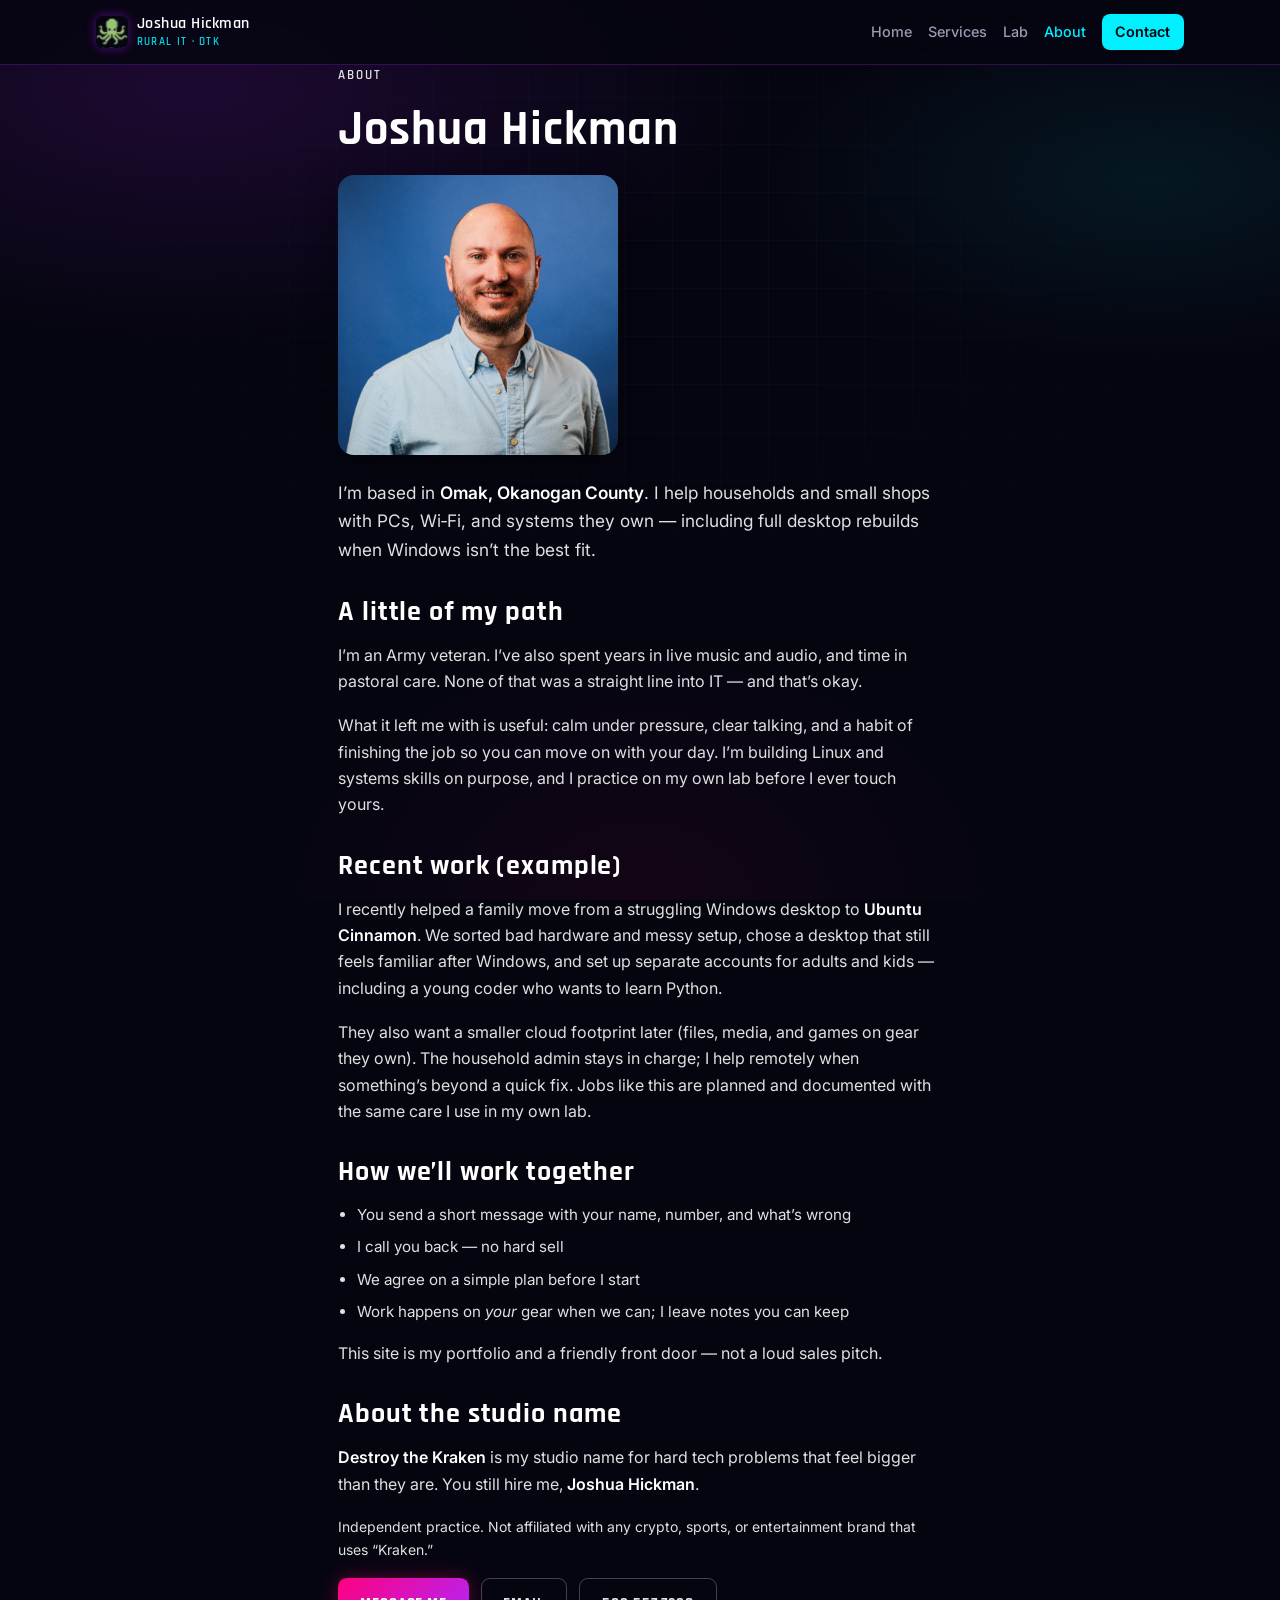
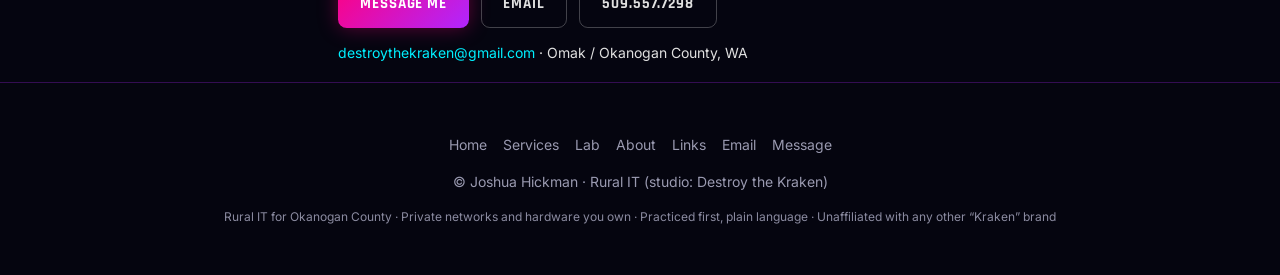
==== commit 241b11c5: "content(about): sync profile photo and case study from www site" ====
--- a/site/about.html
+++ b/site/about.html
@@ -13,9 +13,10 @@
   <meta property="og:url" content="https://www.destroythekraken.com/about.html" />
   <meta property="og:title" content="About Joshua Hickman | Rural IT · Okanogan County" />
   <meta property="og:description" content="Army veteran and practical local IT for Okanogan County. Appointment-only help — systems you own." />
-  <meta property="og:image" content="https://www.destroythekraken.com/img/og-default.png" />
+  <meta property="og:image" content="https://www.destroythekraken.com/img/joshua-hickman-profile.jpg" />
   <meta property="og:site_name" content="Joshua Hickman · Rural IT" />
   <meta name="twitter:card" content="summary_large_image" />
+  <meta name="twitter:image" content="https://www.destroythekraken.com/img/joshua-hickman-profile.jpg" />
   <link href="https://fonts.googleapis.com/css2?family=Inter:wght@400;500;600;700&family=Rajdhani:wght@500;600;700&family=Fira+Code:wght@400;500&display=swap" rel="stylesheet" />
   <link rel="stylesheet" href="theme.css?v=20260803p1" />
   <script type="application/ld+json">
@@ -32,6 +33,7 @@
       "email": "destroythekraken@gmail.com",
       "telephone": "+1-509-557-7298",
       "url": "https://www.destroythekraken.com/about.html",
+      "image": "https://www.destroythekraken.com/img/joshua-hickman-profile.jpg",
       "homeLocation": { "@type": "Place", "name": "Okanogan County, Washington" }
     }
   }
@@ -48,7 +50,7 @@
           <span class="brand-tag">Rural IT · DTK</span>
         </span>
       </a>
-            <nav class="nav" aria-label="Primary">
+      <nav class="nav" aria-label="Primary">
         <a href="/">Home</a>
         <a href="services.html">Services</a>
         <a href="lab-notes.html">Lab</a>
@@ -60,8 +62,18 @@
   <main id="main" class="wrap prose">
     <p class="eyebrow">About</p>
     <h1>Joshua Hickman</h1>
+    <p class="profile-photo" style="margin:0 0 1.5rem">
+      <img
+        src="img/joshua-hickman-profile.jpg"
+        alt="Joshua Hickman, rural IT specialist in Okanogan County"
+        width="280"
+        height="280"
+        style="border-radius:1rem;max-width:min(280px,100%);height:auto;display:block;box-shadow:0 8px 32px rgba(0,0,0,0.35)"
+      />
+    </p>
     <p class="lead">
-      I’m based in <strong>Omak, Okanogan County</strong>. I help people across Okanogan County — practical work in the Okanogan Valley, and carefully scoped premium packages for Methow properties when that fits.
+      I’m based in <strong>Omak, Okanogan County</strong>. I help households and small shops with
+      PCs, Wi‑Fi, and systems they own — including full desktop rebuilds when Windows isn’t the best fit.
     </p>
 
     <h2>A little of my path</h2>
@@ -72,6 +84,17 @@
     <p>
       What it left me with is useful: calm under pressure, clear talking, and a habit of finishing the job so you can move on with your day.
       I’m building Linux and systems skills on purpose, and I practice on my own lab before I ever touch yours.
+    </p>
+
+    <h2>Recent work (example)</h2>
+    <p>
+      I recently helped a family move from a struggling Windows desktop to <strong>Ubuntu Cinnamon</strong>.
+      We sorted bad hardware and messy setup, chose a desktop that still feels familiar after Windows, and set up separate accounts for adults and kids — including a young coder who wants to learn Python.
+    </p>
+    <p>
+      They also want a smaller cloud footprint later (files, media, and games on gear they own).
+      The household admin stays in charge; I help remotely when something’s beyond a quick fix.
+      Jobs like this are planned and documented with the same care I use in my own lab.
     </p>
 
     <h2>How we’ll work together</h2>
@@ -104,7 +127,7 @@
       · Omak / Okanogan County, WA
     </p>
   </main>
-    <footer class="site-footer">
+  <footer class="site-footer">
     <div class="wrap">
       <p class="links">
         <a href="/">Home</a>
@@ -122,11 +145,9 @@
       </p>
     </div>
   </footer>
-
-  <!-- contact uses homepage modal pattern; link to home contact if no modal -->
   <script>
     document.querySelectorAll("[data-open-contact]").forEach(function (el) {
-      el.addEventListener("click", function (e) {
+      el.addEventListener("click", function () {
         if (!document.getElementById("contact-modal")) {
           window.location.href = "/#contact";
         }
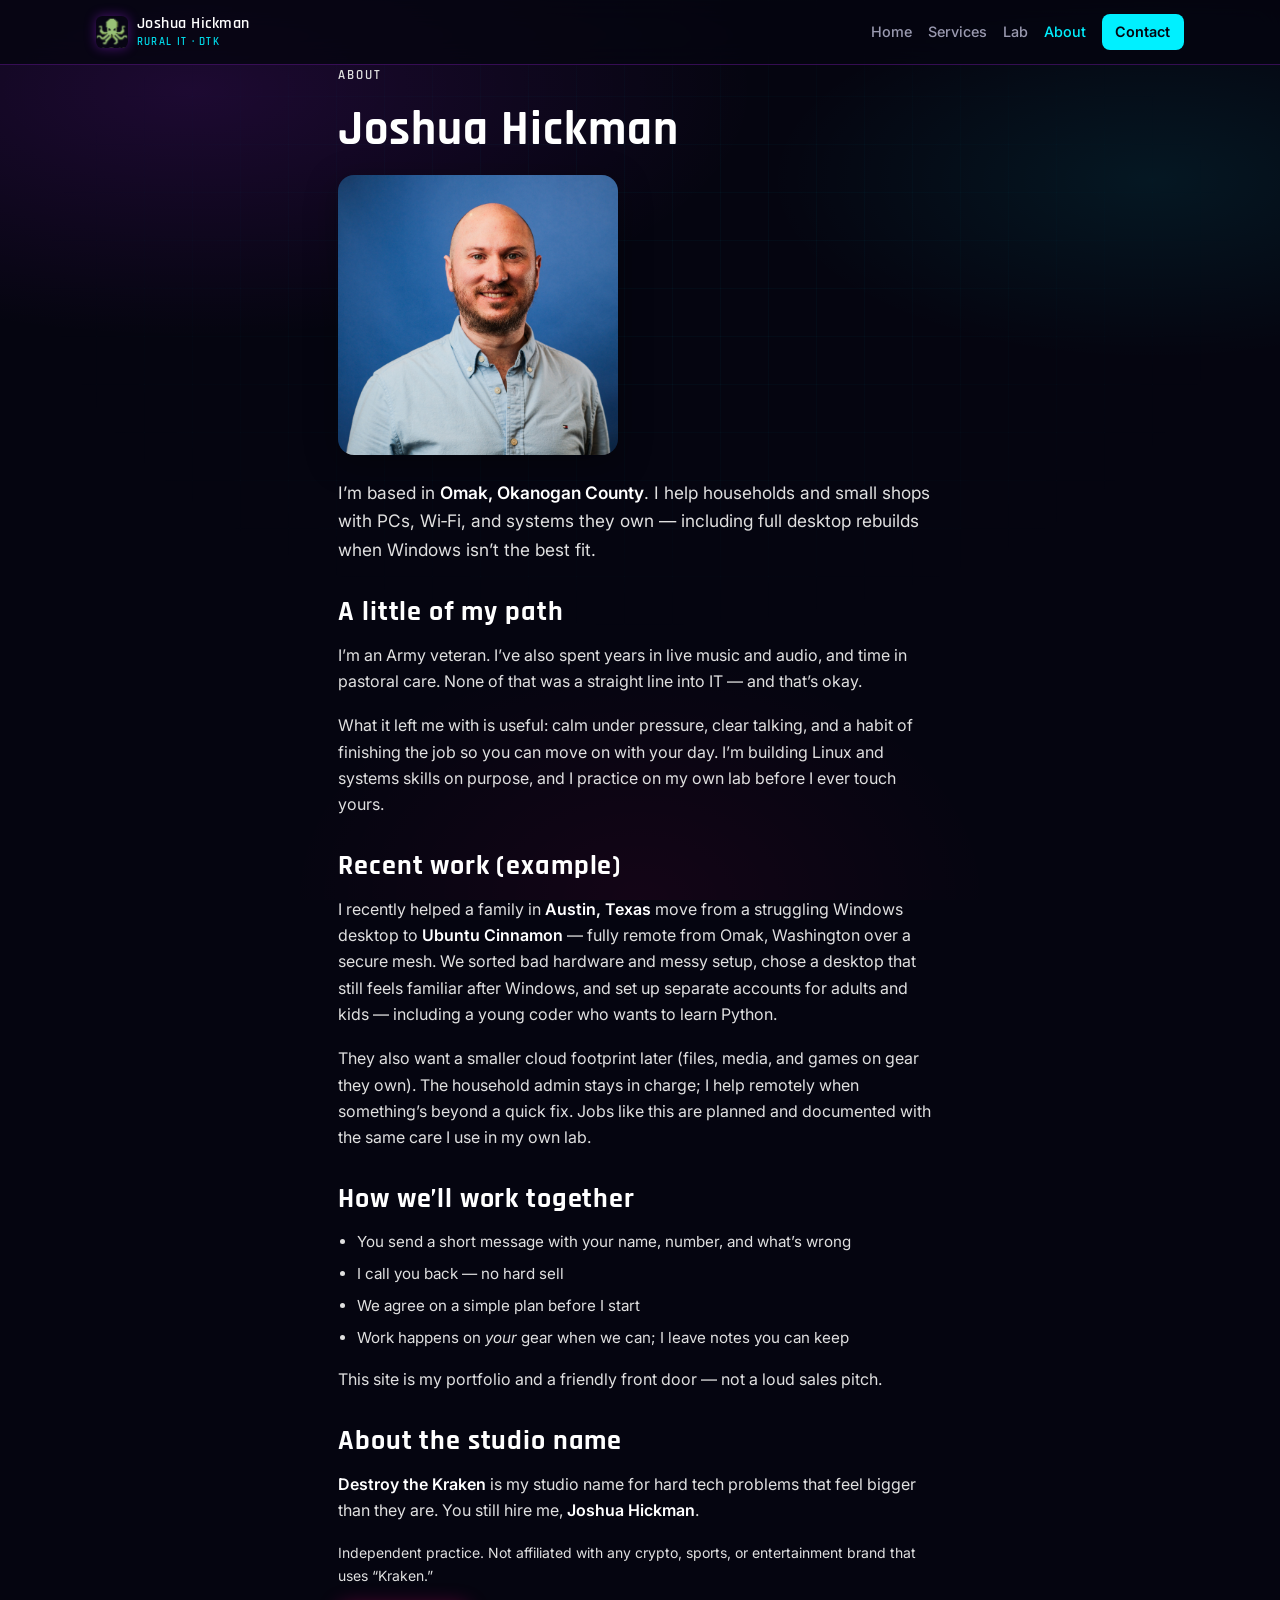
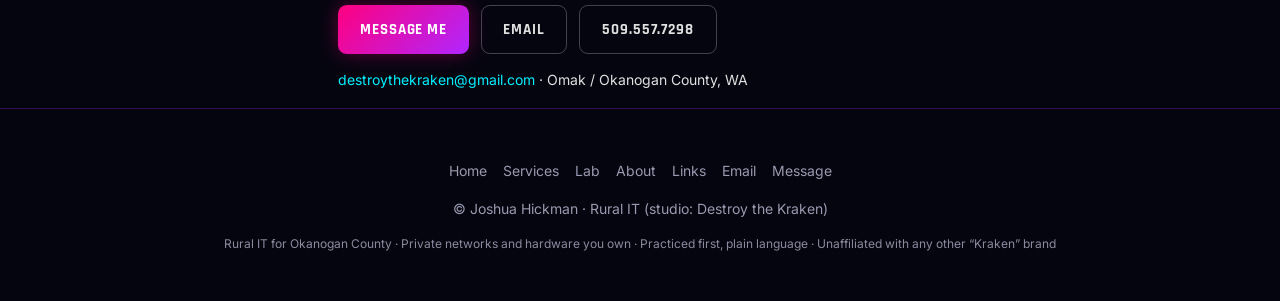
==== commit 6c273cde: "content: sync Methow packages + Omak→Austin case study" ====
--- a/site/about.html
+++ b/site/about.html
@@ -88,7 +88,7 @@
 
     <h2>Recent work (example)</h2>
     <p>
-      I recently helped a family move from a struggling Windows desktop to <strong>Ubuntu Cinnamon</strong>.
+      I recently helped a family in <strong>Austin, Texas</strong> move from a struggling Windows desktop to <strong>Ubuntu Cinnamon</strong> — fully remote from Omak, Washington over a secure mesh.
       We sorted bad hardware and messy setup, chose a desktop that still feels familiar after Windows, and set up separate accounts for adults and kids — including a young coder who wants to learn Python.
     </p>
     <p>
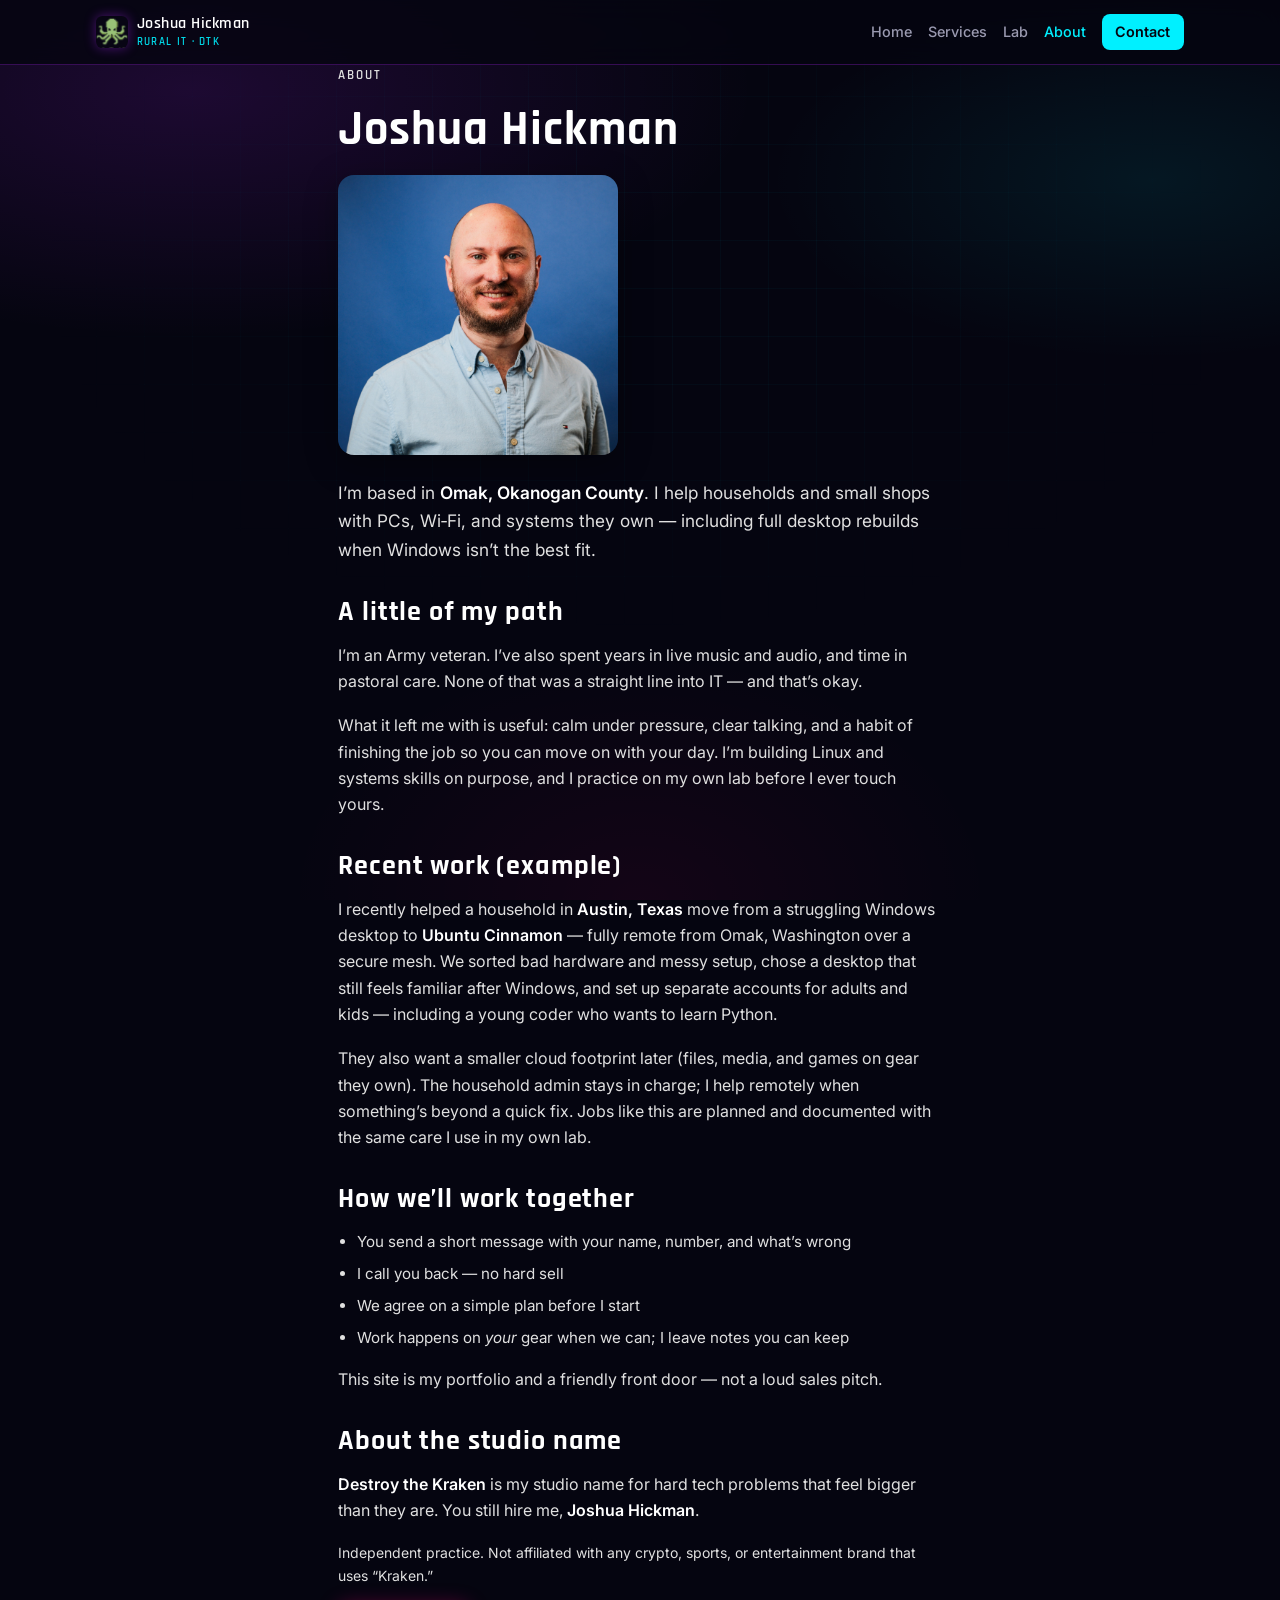
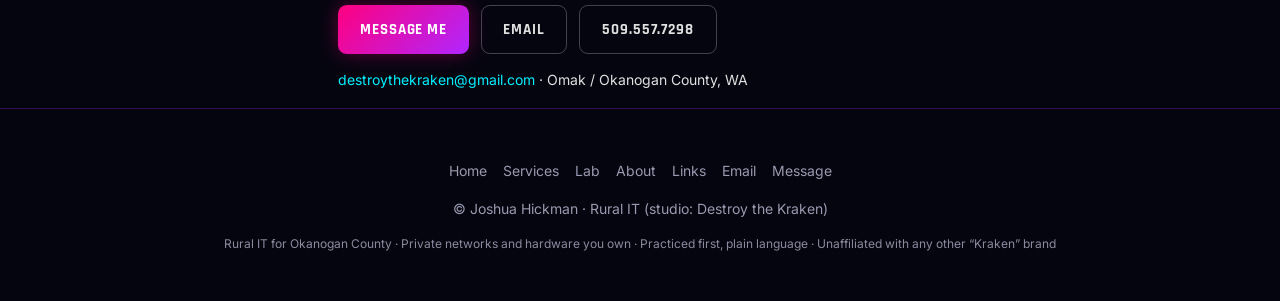
==== commit 9f91e599: "security: sync PII scrub from public website" ====
--- a/site/about.html
+++ b/site/about.html
@@ -88,7 +88,7 @@
 
     <h2>Recent work (example)</h2>
     <p>
-      I recently helped a family in <strong>Austin, Texas</strong> move from a struggling Windows desktop to <strong>Ubuntu Cinnamon</strong> — fully remote from Omak, Washington over a secure mesh.
+      I recently helped a household in <strong>Austin, Texas</strong> move from a struggling Windows desktop to <strong>Ubuntu Cinnamon</strong> — fully remote from Omak, Washington over a secure mesh.
       We sorted bad hardware and messy setup, chose a desktop that still feels familiar after Windows, and set up separate accounts for adults and kids — including a young coder who wants to learn Python.
     </p>
     <p>
